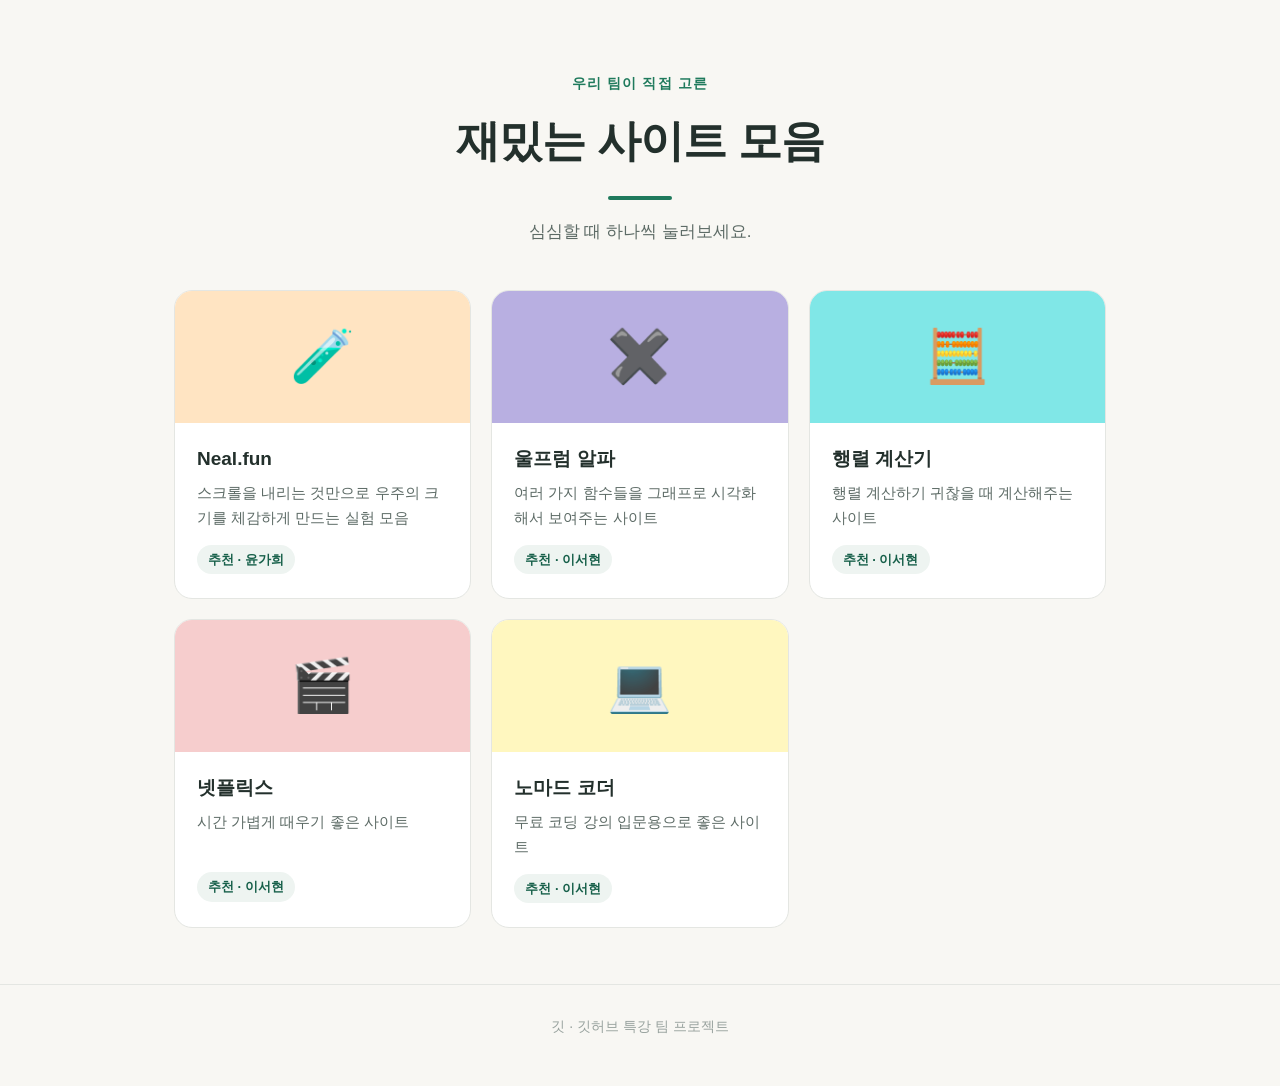
==== index.html @ e39ee959 "feat : 사이트 4가지 추가 (울프럼 알파, 행렬계산기, 넷플릭스, 노마드 코더) https://github.com/huyndai-ai-campus-team7/funny-sit" ====
<!DOCTYPE html>
<html lang="ko">
<head>
  <meta charset="UTF-8">
  <meta name="viewport" content="width=device-width, initial-scale=1.0">
  <title>재밌는 사이트 모음</title>
  <link rel="stylesheet" href="style.css">
</head>
<body>

  <header class="hero">
    <p class="hero-eyebrow">우리 팀이 직접 고른</p>
    <h1>재밌는 사이트 모음</h1>
    <p class="hero-desc">심심할 때 하나씩 눌러보세요.</p>
  </header>

  <main class="container">
    <ul class="card-grid">

      <!-- ▼▼▼▼▼ 카드 하나 시작 — 이 블록을 복사해서 쓰세요 ▼▼▼▼▼ -->
      <li class="card">
        <a class="card-link" href="sites/neal-fun.html">
          <span class="card-thumb" style="--thumb:#ffe4c2">🧪</span>
          <span class="card-body">
            <strong class="card-title">Neal.fun</strong>
            <span class="card-summary">
              스크롤을 내리는 것만으로 우주의 크기를 체감하게 만드는 실험 모음
            </span>
            <span class="card-meta">추천 · 윤가희</span>
          </span>
        </a>
      </li>
      <!-- ▲▲▲▲▲ 카드 하나 끝 ▲▲▲▲▲ -->

       <li class="card">
        <a class="card-link" href="https://www.wolframalpha.com/">
          <span class="card-thumb" style="--thumb:#B8AFE1">✖️</span>
          <span class="card-body">
            <strong class="card-title">울프럼 알파</strong>
            <span class="card-summary">
              여러 가지 함수들을 그래프로 시각화해서 보여주는 사이트
            </span>
            <span class="card-meta">추천 · 이서현</span>
          </span>
        </a>
      </li>

      <li class="card">
        <a class="card-link" href="https://matrixcalc.org/ko/">
          <span class="card-thumb" style="--thumb:#80E7E7">🧮</span>
          <span class="card-body">
            <strong class="card-title">행렬 계산기</strong>
            <span class="card-summary">
              행렬 계산하기 귀찮을 때 계산해주는 사이트
            </span>
            <span class="card-meta">추천 · 이서현</span>
          </span>
        </a>
      </li>

      <li class="card">
        <a class="card-link" href="https://www.netflix.com/kr-en/">
          <span class="card-thumb" style="--thumb:#F6CDCD">🎬</span>
          <span class="card-body">
            <strong class="card-title">넷플릭스</strong>
            <span class="card-summary">
              시간 가볍게 때우기 좋은 사이트 
            </span>
            <span class="card-meta">추천 · 이서현</span>
          </span>
        </a>
      </li>

      <li class="card">
        <a class="card-link" href="https://nomadcoders.co/">
          <span class="card-thumb" style="--thumb:#FFF7BF">💻</span>
          <span class="card-body">
            <strong class="card-title">노마드 코더</strong>
            <span class="card-summary">
              무료 코딩 강의 입문용으로 좋은 사이트 
            </span>
            <span class="card-meta">추천 · 이서현</span>
          </span>
        </a>
      </li>

    </ul>
  </main>

  <footer class="site-foot">
    깃 · 깃허브 특강 팀 프로젝트
  </footer>

</body>
</html>
---- style.css ----
/* ===================================================================
   재밌는 사이트 모음 — 공통 스타일
   이 파일은 팀장이 처음 한 번만 올립니다.
   각자 작업할 때는 건드리지 않습니다.
   =================================================================== */

:root {
  --green: #1f7a5c;
  --green-dark: #17604a;
  --ink: #23302c;
  --ink-soft: #5d6b66;
  --line: #e4e6e2;
  --bg: #f8f7f3;
  --card: #ffffff;
}

* { box-sizing: border-box; }

body {
  margin: 0;
  background: var(--bg);
  color: var(--ink);
  font-family: -apple-system, BlinkMacSystemFont, "Apple SD Gothic Neo",
               "Pretendard", "Malgun Gothic", "맑은 고딕", sans-serif;
  line-height: 1.65;
  -webkit-font-smoothing: antialiased;
}

a { color: inherit; text-decoration: none; }

.container {
  width: 100%;
  max-width: 980px;
  margin: 0 auto;
  padding: 0 24px;
}

/* 상세 페이지는 글이 많으므로 폭을 좁게 잡습니다 */
.container-narrow {
  max-width: 700px;
}

/* ── 홈 상단 ───────────────────────────────────────────────── */

.hero {
  padding: 72px 24px 44px;
  text-align: center;
}

.hero-eyebrow {
  margin: 0 0 10px;
  font-size: 14px;
  letter-spacing: 0.08em;
  color: var(--green);
  font-weight: 600;
}

.hero h1 {
  margin: 0;
  font-size: 44px;
  font-weight: 800;
  letter-spacing: -0.02em;
}

.hero h1::after {
  content: "";
  display: block;
  width: 64px;
  height: 4px;
  margin: 18px auto 0;
  border-radius: 4px;
  background: var(--green);
}

.hero-desc {
  margin: 18px 0 0;
  font-size: 17px;
  color: var(--ink-soft);
}

/* ── 카드 그리드 ───────────────────────────────────────────── */

.card-grid {
  list-style: none;
  margin: 0;
  padding: 0 0 56px;
  display: grid;
  grid-template-columns: repeat(auto-fill, minmax(280px, 1fr));
  gap: 20px;
}

.card {
  background: var(--card);
  border: 1px solid var(--line);
  border-radius: 18px;
  overflow: hidden;
  transition: transform 0.18s ease, box-shadow 0.18s ease;
}

.card:hover {
  transform: translateY(-4px);
  box-shadow: 0 14px 30px rgba(35, 48, 44, 0.09);
}

.card-link {
  display: block;
  height: 100%;
}

.card-thumb {
  display: flex;
  align-items: center;
  justify-content: center;
  height: 132px;
  font-size: 52px;
  background: var(--thumb, #eef2ef);
}

.card-body {
  display: block;
  padding: 20px 22px 24px;
}

.card-title {
  display: block;
  font-size: 19px;
  font-weight: 700;
  margin-bottom: 7px;
}

.card-summary {
  display: block;
  font-size: 15px;
  color: var(--ink-soft);
  min-height: 48px;
}

.card-meta {
  display: inline-block;
  margin-top: 14px;
  padding: 4px 11px;
  border-radius: 999px;
  background: #eef4f1;
  color: var(--green-dark);
  font-size: 13px;
  font-weight: 600;
}

/* 비어 있는 자리 — 내 카드를 넣을 곳 */
.card-empty {
  border: 2px dashed #d3dad6;
  background: transparent;
  display: flex;
  align-items: center;
  justify-content: center;
  min-height: 268px;
  color: #9aa5a0;
  text-align: center;
  padding: 24px;
}

.card-empty:hover { transform: none; box-shadow: none; }
.card-empty .plus {
  display: block;
  font-size: 30px;
  font-weight: 300;
  color: #c2cbc6;
  margin-bottom: 10px;
}
.card-empty strong { display: block; font-size: 16px; color: #7f8b86; margin-bottom: 5px; }
.card-empty em { display: block; font-size: 14px; font-style: normal; }

/* ── 상세 페이지 ───────────────────────────────────────────── */

.detail-nav {
  padding: 28px 0 0;
  font-size: 15px;
  color: var(--ink-soft);
  font-weight: 600;
}

.detail-nav a:hover { color: var(--green); }

.detail-head {
  display: flex;
  align-items: center;
  gap: 22px;
  padding: 40px 0 30px;
  border-bottom: 1px solid var(--line);
}

.detail-thumb {
  flex: 0 0 96px;
  height: 96px;
  border-radius: 22px;
  display: flex;
  align-items: center;
  justify-content: center;
  font-size: 46px;
  background: var(--thumb, #eef2ef);
}

.detail-head h1 {
  margin: 0 0 6px;
  font-size: 32px;
  font-weight: 800;
  letter-spacing: -0.02em;
}

.detail-head p {
  margin: 0;
  color: var(--ink-soft);
  font-size: 16px;
}

.detail-section {
  padding: 34px 0 0;
}

.detail-section h2 {
  margin: 0 0 12px;
  font-size: 15px;
  font-weight: 700;
  color: var(--green);
  letter-spacing: 0.04em;
}

.detail-section p {
  margin: 0;
  font-size: 17px;
}

.detail-section ul {
  margin: 0;
  padding-left: 22px;
  font-size: 17px;
}

.detail-section li { margin-bottom: 6px; }

.visit {
  display: inline-block;
  margin: 40px 0 0;
  padding: 15px 30px;
  border-radius: 999px;
  background: var(--green);
  color: #fff;
  font-size: 17px;
  font-weight: 700;
  transition: background 0.15s ease;
}

.visit:hover { background: var(--green-dark); }

.visit-note {
  margin: 12px 0 0;
  font-size: 14px;
  color: var(--ink-soft);
}

.detail-foot {
  margin: 44px 0 0;
  padding: 22px 0 64px;
  border-top: 1px solid var(--line);
  font-size: 15px;
  color: var(--ink-soft);
}

/* ── 바닥글 ────────────────────────────────────────────────── */

.site-foot {
  padding: 30px 24px 48px;
  text-align: center;
  font-size: 14px;
  color: #98a29e;
  border-top: 1px solid var(--line);
}

/* ── 화면이 좁을 때 ────────────────────────────────────────── */

@media (max-width: 600px) {
  .hero { padding: 52px 20px 32px; }
  .hero h1 { font-size: 32px; }
  .detail-head { flex-direction: column; align-items: flex-start; gap: 16px; }
  .detail-head h1 { font-size: 26px; }
}
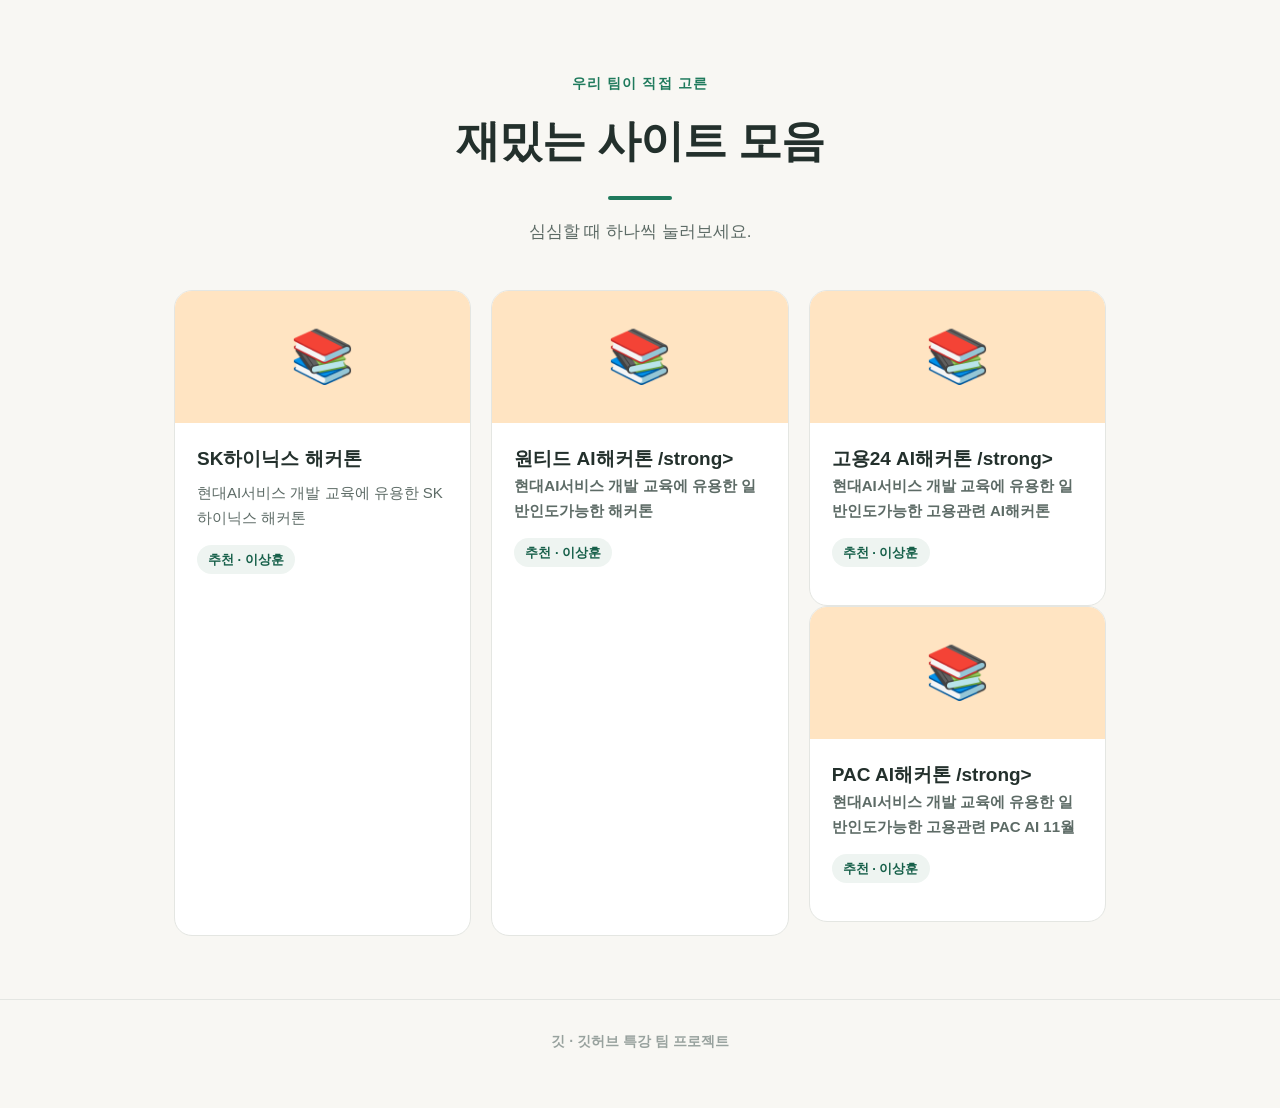
==== commit 95c9097a: "https://github.com/huyndai-ai-campus-team7/funny-site/issues/5" ====
--- a/index.html
+++ b/index.html
@@ -19,67 +19,55 @@
 
       <!-- ▼▼▼▼▼ 카드 하나 시작 — 이 블록을 복사해서 쓰세요 ▼▼▼▼▼ -->
       <li class="card">
-        <a class="card-link" href="sites/neal-fun.html">
-          <span class="card-thumb" style="--thumb:#ffe4c2">🧪</span>
+        <a class="card-link" href="https://skhynix-hackathon.com/ai-2026">
+          <span class="card-thumb" style="--thumb:#ffe4c2">📚</span>
           <span class="card-body">
-            <strong class="card-title">Neal.fun</strong>
+            <strong class="card-title">SK하이닉스 해커톤</strong>
             <span class="card-summary">
-              스크롤을 내리는 것만으로 우주의 크기를 체감하게 만드는 실험 모음
+              현대AI서비스 개발 교육에 유용한 SK하이닉스 해커톤
             </span>
-            <span class="card-meta">추천 · 윤가희</span>
+            <span class="card-meta">추천 · 이상훈</span>
           </span>
         </a>
       </li>
       <!-- ▲▲▲▲▲ 카드 하나 끝 ▲▲▲▲▲ -->
 
-       <li class="card">
-        <a class="card-link" href="https://www.wolframalpha.com/">
-          <span class="card-thumb" style="--thumb:#B8AFE1">✖️</span>
+      <li class="card">
+        <a class="card-link" href="https://www.univ20.com/ContestCalendar/Detail/1922">
+          <span class="card-thumb" style="--thumb:#ffe4c2">📚</span>
           <span class="card-body">
-            <strong class="card-title">울프럼 알파</strong>
+            <strong class="card-title">원티드 AI해커톤 /strong>
             <span class="card-summary">
-              여러 가지 함수들을 그래프로 시각화해서 보여주는 사이트
+              현대AI서비스 개발 교육에 유용한 일반인도가능한 해커톤
             </span>
-            <span class="card-meta">추천 · 이서현</span>
+            <span class="card-meta">추천 · 이상훈</span>
           </span>
         </a>
       </li>
 
       <li class="card">
-        <a class="card-link" href="https://matrixcalc.org/ko/">
-          <span class="card-thumb" style="--thumb:#80E7E7">🧮</span>
+        <a class="card-link" href="https://sotong.go.kr/front/epilogue/epilogueBbsViewPage.do?bbs_id=8efb3e6103764379bfdd36c331e6334c&searchkey=&searchtxt=&miv_pageNo=1">
+          <span class="card-thumb" style="--thumb:#ffe4c2">📚</span>
           <span class="card-body">
-            <strong class="card-title">행렬 계산기</strong>
+            <strong class="card-title">고용24 AI해커톤 /strong>
             <span class="card-summary">
-              행렬 계산하기 귀찮을 때 계산해주는 사이트
+              현대AI서비스 개발 교육에 유용한 일반인도가능한 고용관련 AI해커톤
             </span>
-            <span class="card-meta">추천 · 이서현</span>
+            <span class="card-meta">추천 · 이상훈</span>
           </span>
         </a>
       </li>
 
-      <li class="card">
-        <a class="card-link" href="https://www.netflix.com/kr-en/">
-          <span class="card-thumb" style="--thumb:#F6CDCD">🎬</span>
+
+       <li class="card">
+        <a class="card-link" href="https://ainnov.co.kr/pac2026">
+          <span class="card-thumb" style="--thumb:#ffe4c2">📚</span>
           <span class="card-body">
-            <strong class="card-title">넷플릭스</strong>
+            <strong class="card-title">PAC AI해커톤 /strong>
             <span class="card-summary">
-              시간 가볍게 때우기 좋은 사이트 
+              현대AI서비스 개발 교육에 유용한 일반인도가능한 고용관련 PAC AI 11월
             </span>
-            <span class="card-meta">추천 · 이서현</span>
-          </span>
-        </a>
-      </li>
-
-      <li class="card">
-        <a class="card-link" href="https://nomadcoders.co/">
-          <span class="card-thumb" style="--thumb:#FFF7BF">💻</span>
-          <span class="card-body">
-            <strong class="card-title">노마드 코더</strong>
-            <span class="card-summary">
-              무료 코딩 강의 입문용으로 좋은 사이트 
-            </span>
-            <span class="card-meta">추천 · 이서현</span>
+            <span class="card-meta">추천 · 이상훈</span>
           </span>
         </a>
       </li>
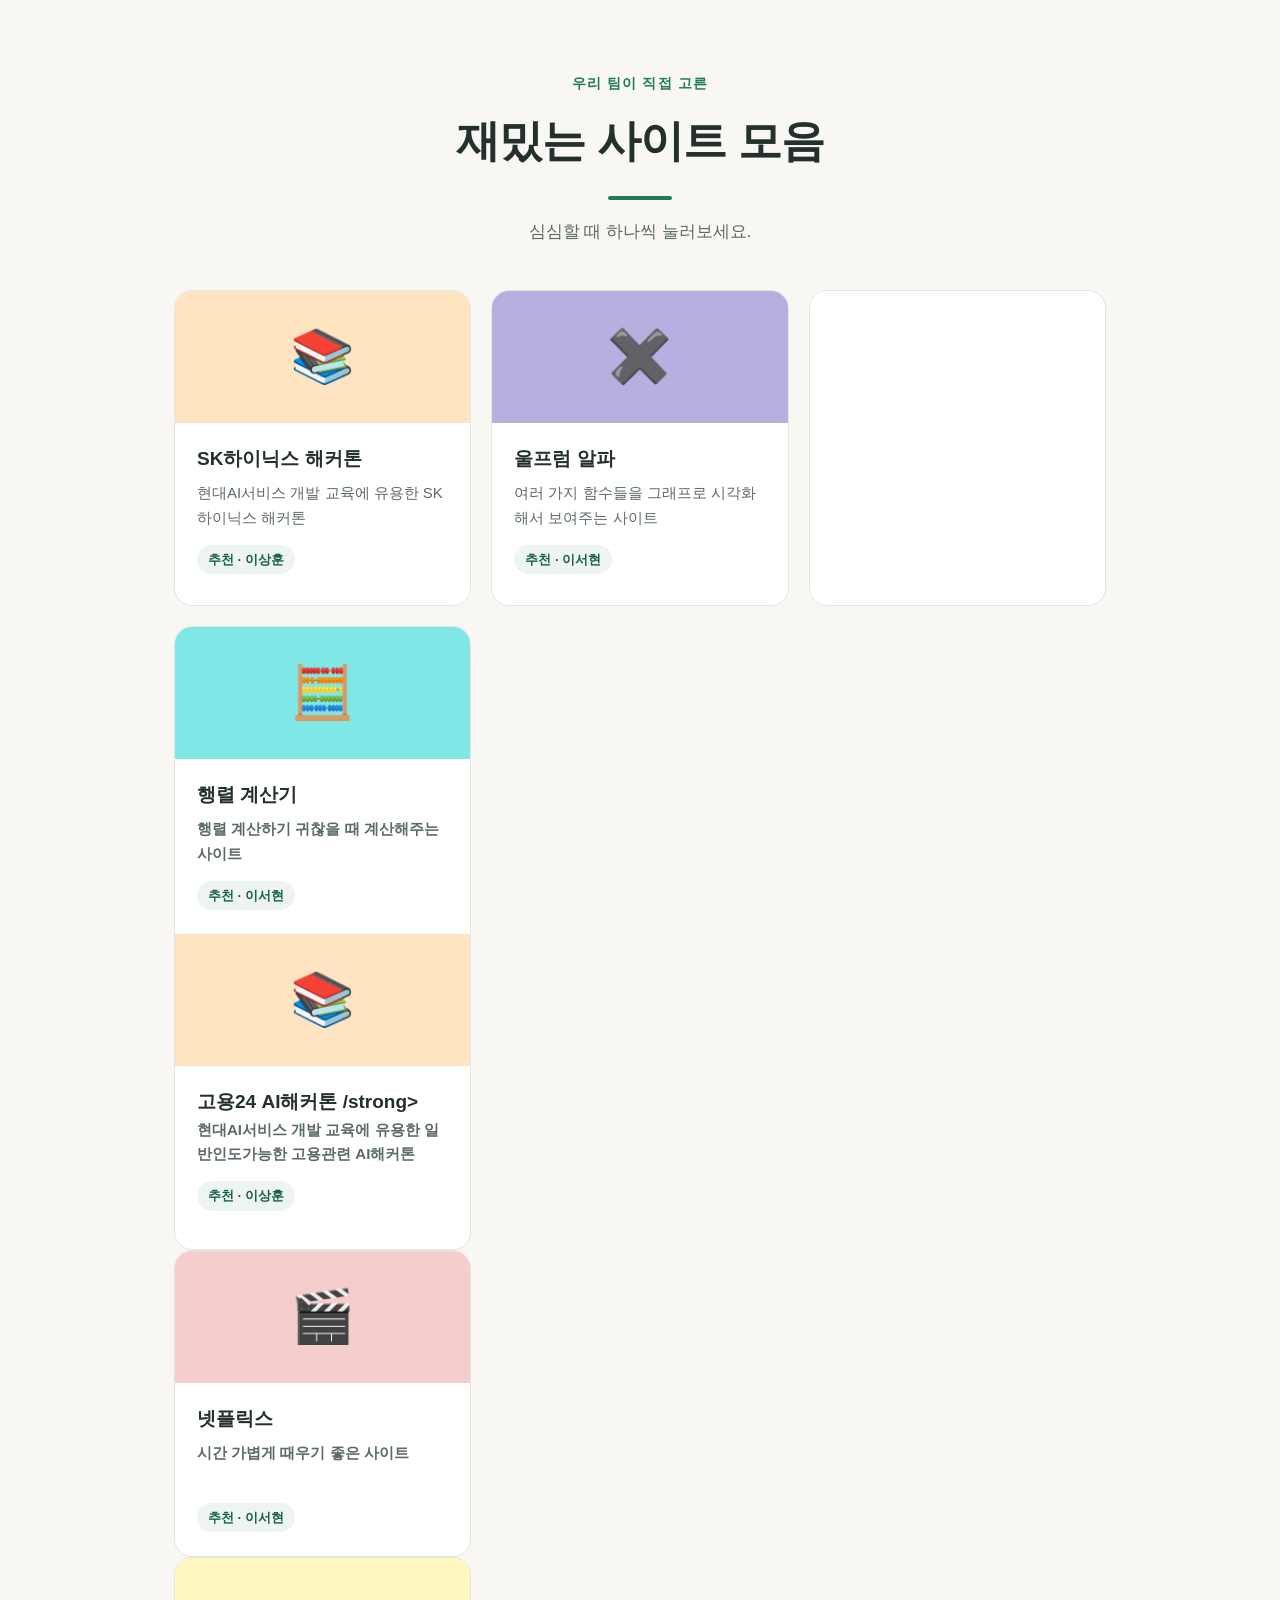
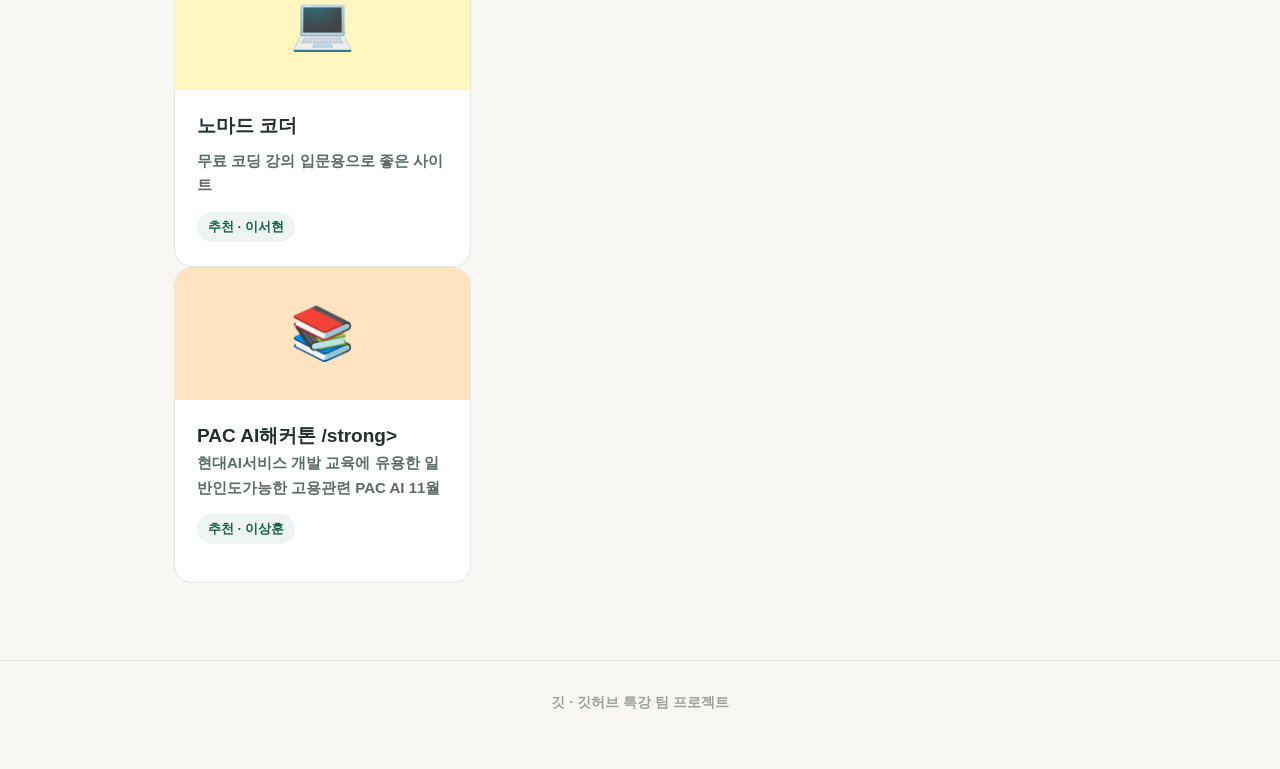
==== commit 188c7b51: "Merge branch 'main' into feat/add-site/seohyun1024" ====
--- a/index.html
+++ b/index.html
@@ -32,6 +32,15 @@
       </li>
       <!-- ▲▲▲▲▲ 카드 하나 끝 ▲▲▲▲▲ -->
 
+       <li class="card">
+        <a class="card-link" href="https://www.wolframalpha.com/">
+          <span class="card-thumb" style="--thumb:#B8AFE1">✖️</span>
+          <span class="card-body">
+            <strong class="card-title">울프럼 알파</strong>
+            <span class="card-summary">
+              여러 가지 함수들을 그래프로 시각화해서 보여주는 사이트
+            </span>
+            <span class="card-meta">추천 · 이서현</span>
       <li class="card">
         <a class="card-link" href="https://www.univ20.com/ContestCalendar/Detail/1922">
           <span class="card-thumb" style="--thumb:#ffe4c2">📚</span>
@@ -46,6 +55,14 @@
       </li>
 
       <li class="card">
+        <a class="card-link" href="https://matrixcalc.org/ko/">
+          <span class="card-thumb" style="--thumb:#80E7E7">🧮</span>
+          <span class="card-body">
+            <strong class="card-title">행렬 계산기</strong>
+            <span class="card-summary">
+              행렬 계산하기 귀찮을 때 계산해주는 사이트
+            </span>
+            <span class="card-meta">추천 · 이서현</span>
         <a class="card-link" href="https://sotong.go.kr/front/epilogue/epilogueBbsViewPage.do?bbs_id=8efb3e6103764379bfdd36c331e6334c&searchkey=&searchtxt=&miv_pageNo=1">
           <span class="card-thumb" style="--thumb:#ffe4c2">📚</span>
           <span class="card-body">
@@ -58,6 +75,28 @@
         </a>
       </li>
 
+      <li class="card">
+        <a class="card-link" href="https://www.netflix.com/kr-en/">
+          <span class="card-thumb" style="--thumb:#F6CDCD">🎬</span>
+          <span class="card-body">
+            <strong class="card-title">넷플릭스</strong>
+            <span class="card-summary">
+              시간 가볍게 때우기 좋은 사이트 
+            </span>
+            <span class="card-meta">추천 · 이서현</span>
+          </span>
+        </a>
+      </li>
+
+      <li class="card">
+        <a class="card-link" href="https://nomadcoders.co/">
+          <span class="card-thumb" style="--thumb:#FFF7BF">💻</span>
+          <span class="card-body">
+            <strong class="card-title">노마드 코더</strong>
+            <span class="card-summary">
+              무료 코딩 강의 입문용으로 좋은 사이트 
+            </span>
+            <span class="card-meta">추천 · 이서현</span>
 
        <li class="card">
         <a class="card-link" href="https://ainnov.co.kr/pac2026">
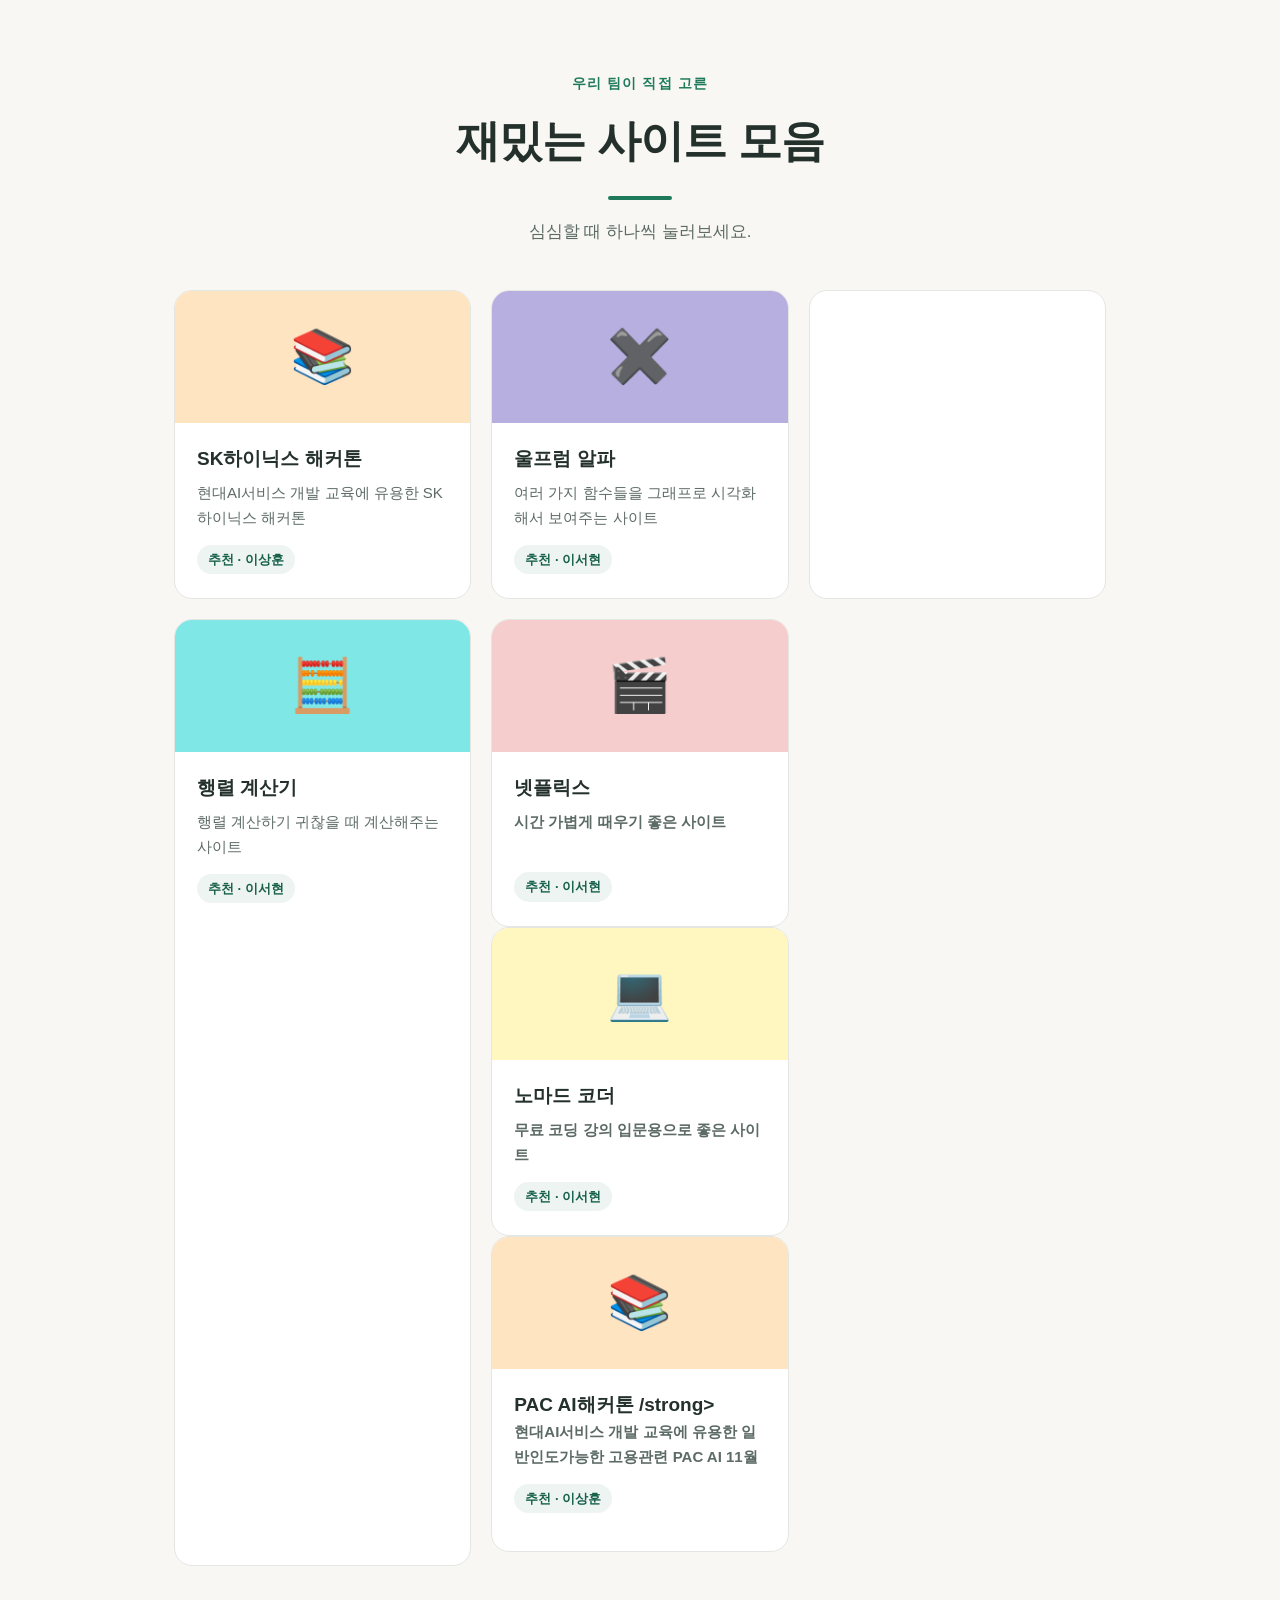
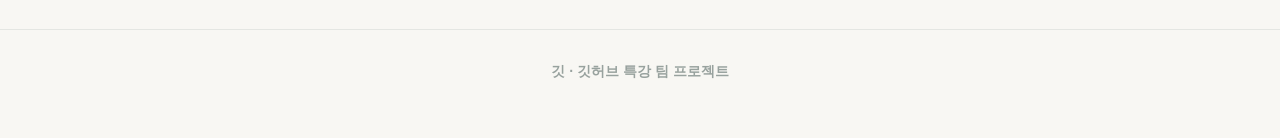
==== commit 73a94e7e: "fix/add-site/sanghun" ====
--- a/index.html
+++ b/index.html
@@ -41,11 +41,12 @@
               여러 가지 함수들을 그래프로 시각화해서 보여주는 사이트
             </span>
             <span class="card-meta">추천 · 이서현</span>
+
       <li class="card">
         <a class="card-link" href="https://www.univ20.com/ContestCalendar/Detail/1922">
           <span class="card-thumb" style="--thumb:#ffe4c2">📚</span>
           <span class="card-body">
-            <strong class="card-title">원티드 AI해커톤 /strong>
+            <strong class="card-title"> 원티드 AI해커톤 </strong>
             <span class="card-summary">
               현대AI서비스 개발 교육에 유용한 일반인도가능한 해커톤
             </span>
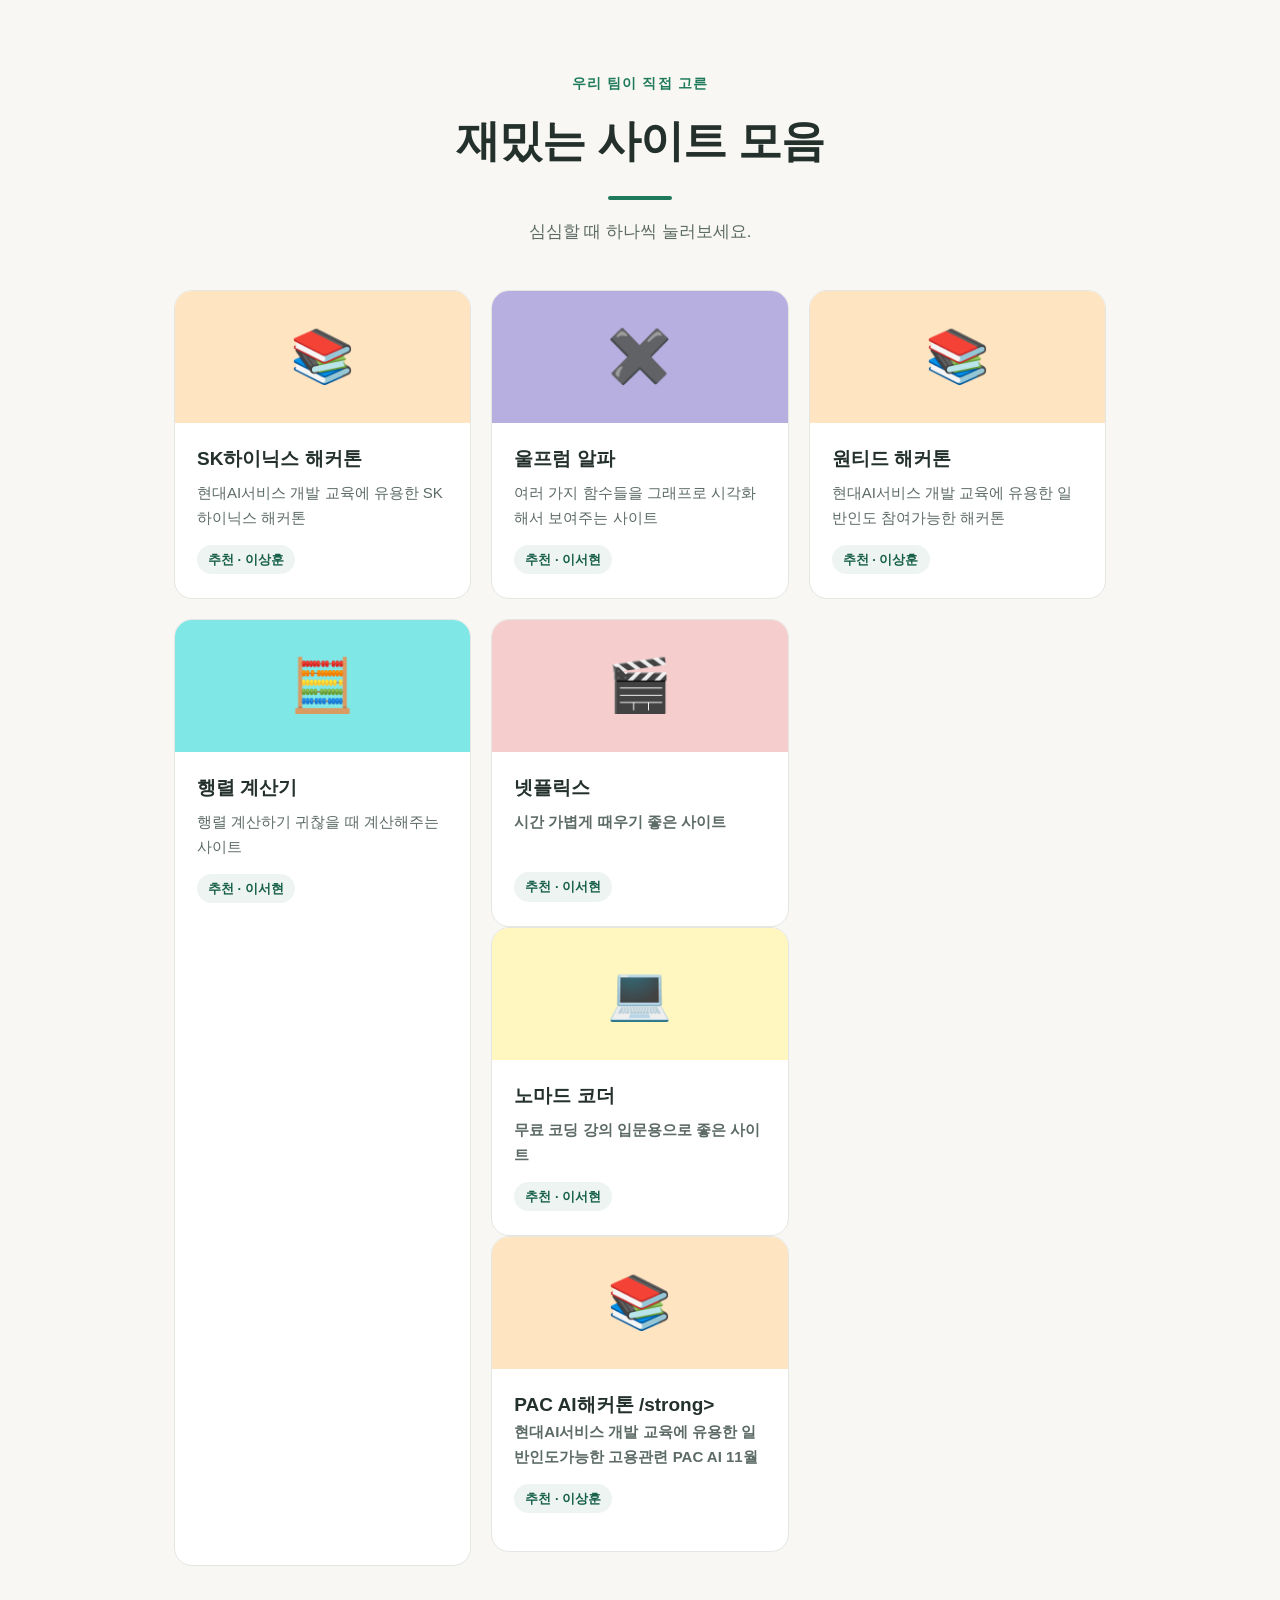
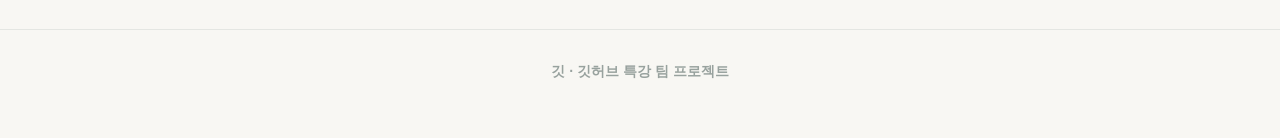
==== commit d246fb10: "fix 수정" ====
--- a/index.html
+++ b/index.html
@@ -41,14 +41,17 @@
               여러 가지 함수들을 그래프로 시각화해서 보여주는 사이트
             </span>
             <span class="card-meta">추천 · 이서현</span>
+              </span>
+        </a>
+      </li>
 
       <li class="card">
         <a class="card-link" href="https://www.univ20.com/ContestCalendar/Detail/1922">
           <span class="card-thumb" style="--thumb:#ffe4c2">📚</span>
           <span class="card-body">
-            <strong class="card-title"> 원티드 AI해커톤 </strong>
+            <strong class="card-title">원티드 해커톤</strong>
             <span class="card-summary">
-              현대AI서비스 개발 교육에 유용한 일반인도가능한 해커톤
+              현대AI서비스 개발 교육에 유용한 일반인도 참여가능한 해커톤
             </span>
             <span class="card-meta">추천 · 이상훈</span>
           </span>
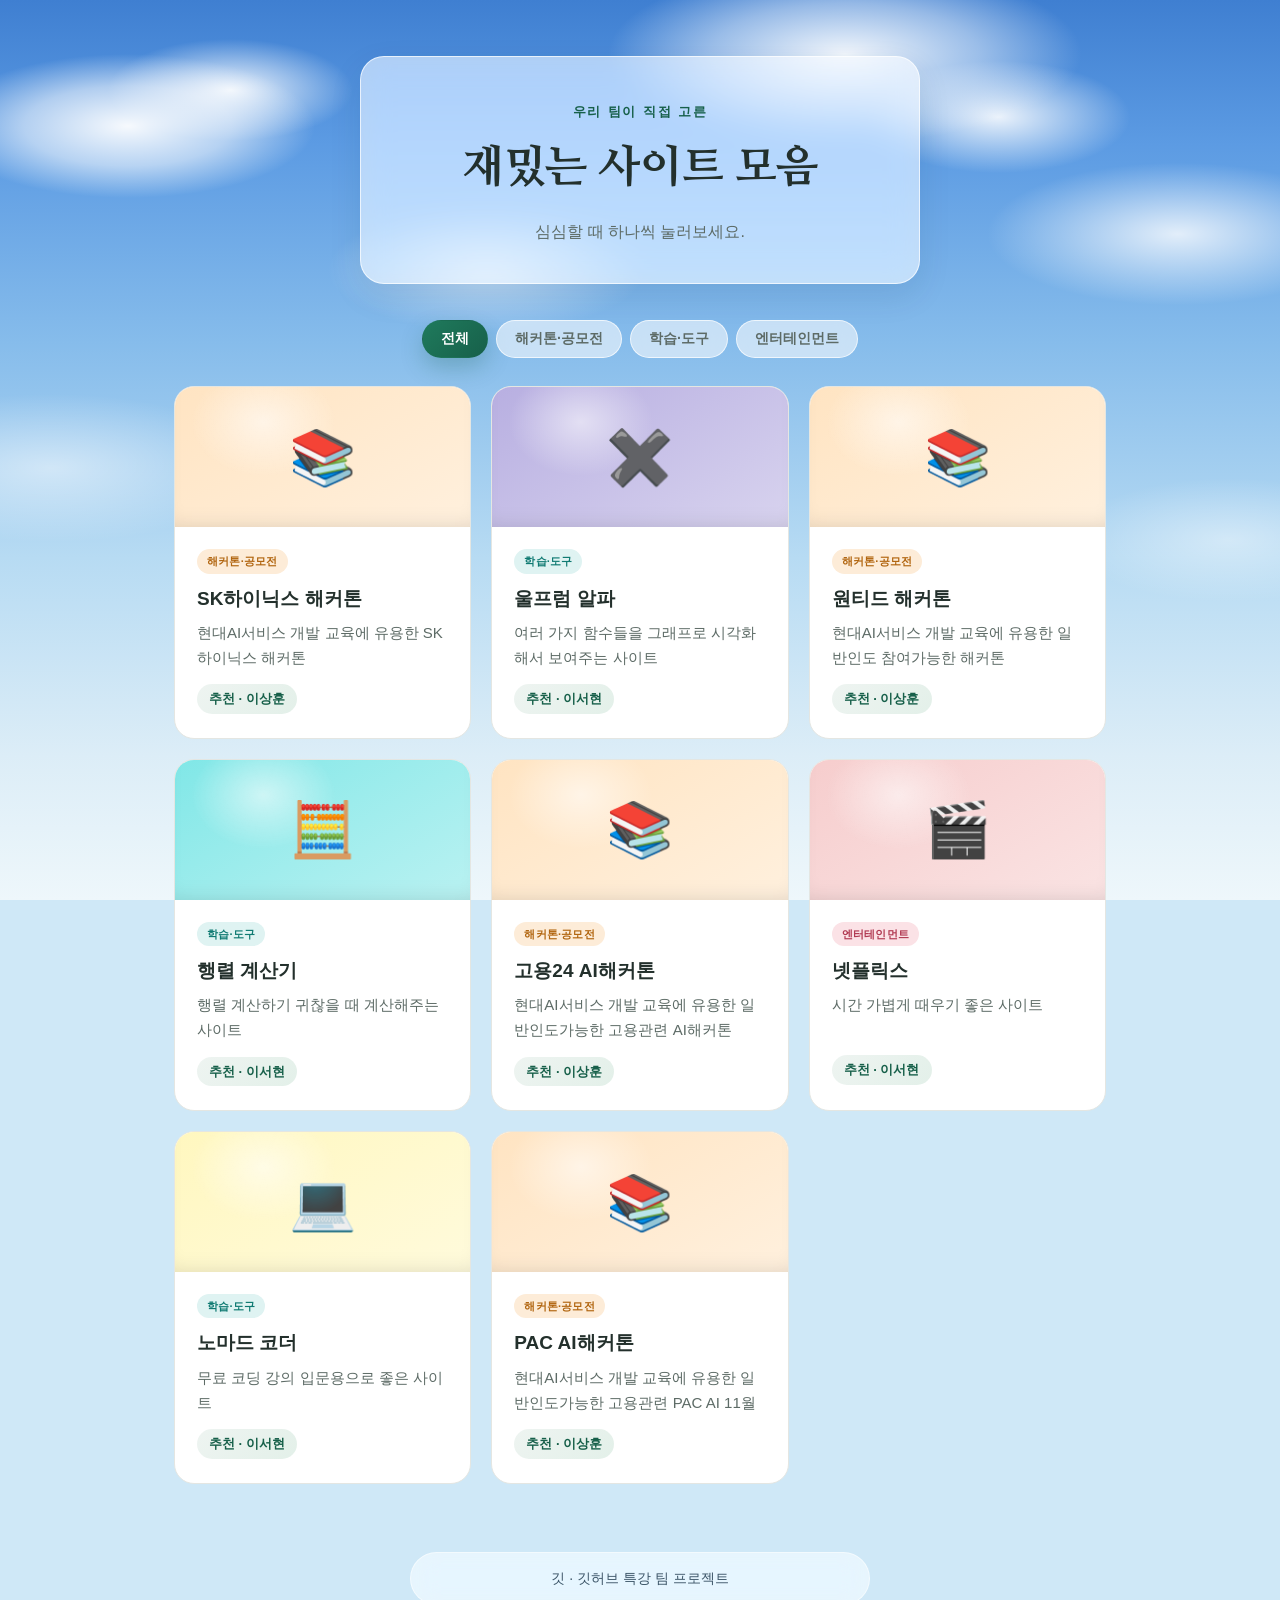
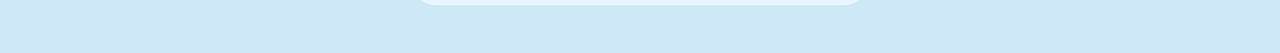
==== commit 8cacd251: "fix.UI수정" ====
--- a/index.html
+++ b/index.html
@@ -15,13 +15,22 @@
   </header>
 
   <main class="container">
+
+    <nav class="category-filter" aria-label="카테고리 필터">
+      <button type="button" class="filter-btn active" data-filter="all">전체</button>
+      <button type="button" class="filter-btn" data-filter="hackathon">해커톤·공모전</button>
+      <button type="button" class="filter-btn" data-filter="tool">학습·도구</button>
+      <button type="button" class="filter-btn" data-filter="entertainment">엔터테인먼트</button>
+    </nav>
+
     <ul class="card-grid">
 
       <!-- ▼▼▼▼▼ 카드 하나 시작 — 이 블록을 복사해서 쓰세요 ▼▼▼▼▼ -->
-      <li class="card">
+      <li class="card" data-category="hackathon">
         <a class="card-link" href="https://skhynix-hackathon.com/ai-2026">
           <span class="card-thumb" style="--thumb:#ffe4c2">📚</span>
           <span class="card-body">
+            <span class="card-category cat-hackathon">해커톤·공모전</span>
             <strong class="card-title">SK하이닉스 해커톤</strong>
             <span class="card-summary">
               현대AI서비스 개발 교육에 유용한 SK하이닉스 해커톤
@@ -32,23 +41,25 @@
       </li>
       <!-- ▲▲▲▲▲ 카드 하나 끝 ▲▲▲▲▲ -->
 
-       <li class="card">
+      <li class="card" data-category="tool">
         <a class="card-link" href="https://www.wolframalpha.com/">
           <span class="card-thumb" style="--thumb:#B8AFE1">✖️</span>
           <span class="card-body">
+            <span class="card-category cat-tool">학습·도구</span>
             <strong class="card-title">울프럼 알파</strong>
             <span class="card-summary">
               여러 가지 함수들을 그래프로 시각화해서 보여주는 사이트
             </span>
             <span class="card-meta">추천 · 이서현</span>
-              </span>
+          </span>
         </a>
       </li>
 
-      <li class="card">
+      <li class="card" data-category="hackathon">
         <a class="card-link" href="https://www.univ20.com/ContestCalendar/Detail/1922">
           <span class="card-thumb" style="--thumb:#ffe4c2">📚</span>
           <span class="card-body">
+            <span class="card-category cat-hackathon">해커톤·공모전</span>
             <strong class="card-title">원티드 해커톤</strong>
             <span class="card-summary">
               현대AI서비스 개발 교육에 유용한 일반인도 참여가능한 해커톤
@@ -58,19 +69,26 @@
         </a>
       </li>
 
-      <li class="card">
+      <li class="card" data-category="tool">
         <a class="card-link" href="https://matrixcalc.org/ko/">
           <span class="card-thumb" style="--thumb:#80E7E7">🧮</span>
           <span class="card-body">
+            <span class="card-category cat-tool">학습·도구</span>
             <strong class="card-title">행렬 계산기</strong>
             <span class="card-summary">
               행렬 계산하기 귀찮을 때 계산해주는 사이트
             </span>
             <span class="card-meta">추천 · 이서현</span>
+          </span>
+        </a>
+      </li>
+
+      <li class="card" data-category="hackathon">
         <a class="card-link" href="https://sotong.go.kr/front/epilogue/epilogueBbsViewPage.do?bbs_id=8efb3e6103764379bfdd36c331e6334c&searchkey=&searchtxt=&miv_pageNo=1">
           <span class="card-thumb" style="--thumb:#ffe4c2">📚</span>
           <span class="card-body">
-            <strong class="card-title">고용24 AI해커톤 /strong>
+            <span class="card-category cat-hackathon">해커톤·공모전</span>
+            <strong class="card-title">고용24 AI해커톤</strong>
             <span class="card-summary">
               현대AI서비스 개발 교육에 유용한 일반인도가능한 고용관련 AI해커톤
             </span>
@@ -79,34 +97,40 @@
         </a>
       </li>
 
-      <li class="card">
+      <li class="card" data-category="entertainment">
         <a class="card-link" href="https://www.netflix.com/kr-en/">
           <span class="card-thumb" style="--thumb:#F6CDCD">🎬</span>
           <span class="card-body">
+            <span class="card-category cat-entertainment">엔터테인먼트</span>
             <strong class="card-title">넷플릭스</strong>
             <span class="card-summary">
-              시간 가볍게 때우기 좋은 사이트 
+              시간 가볍게 때우기 좋은 사이트
             </span>
             <span class="card-meta">추천 · 이서현</span>
           </span>
         </a>
       </li>
 
-      <li class="card">
+      <li class="card" data-category="tool">
         <a class="card-link" href="https://nomadcoders.co/">
           <span class="card-thumb" style="--thumb:#FFF7BF">💻</span>
           <span class="card-body">
+            <span class="card-category cat-tool">학습·도구</span>
             <strong class="card-title">노마드 코더</strong>
             <span class="card-summary">
-              무료 코딩 강의 입문용으로 좋은 사이트 
+              무료 코딩 강의 입문용으로 좋은 사이트
             </span>
             <span class="card-meta">추천 · 이서현</span>
+          </span>
+        </a>
+      </li>
 
-       <li class="card">
+      <li class="card" data-category="hackathon">
         <a class="card-link" href="https://ainnov.co.kr/pac2026">
           <span class="card-thumb" style="--thumb:#ffe4c2">📚</span>
           <span class="card-body">
-            <strong class="card-title">PAC AI해커톤 /strong>
+            <span class="card-category cat-hackathon">해커톤·공모전</span>
+            <strong class="card-title">PAC AI해커톤</strong>
             <span class="card-summary">
               현대AI서비스 개발 교육에 유용한 일반인도가능한 고용관련 PAC AI 11월
             </span>
@@ -116,11 +140,40 @@
       </li>
 
     </ul>
+
+    <p class="filter-empty" hidden>이 카테고리에는 아직 카드가 없어요.</p>
+
   </main>
 
   <footer class="site-foot">
     깃 · 깃허브 특강 팀 프로젝트
   </footer>
 
+  <script>
+    (function () {
+      var buttons = document.querySelectorAll('.filter-btn');
+      var cards = document.querySelectorAll('.card[data-category]');
+      var emptyMsg = document.querySelector('.filter-empty');
+
+      buttons.forEach(function (btn) {
+        btn.addEventListener('click', function () {
+          buttons.forEach(function (b) { b.classList.remove('active'); });
+          btn.classList.add('active');
+
+          var filter = btn.dataset.filter;
+          var visibleCount = 0;
+
+          cards.forEach(function (card) {
+            var match = filter === 'all' || card.dataset.category === filter;
+            card.classList.toggle('is-hidden', !match);
+            if (match) visibleCount++;
+          });
+
+          emptyMsg.hidden = visibleCount !== 0;
+        });
+      });
+    })();
+  </script>
+
 </body>
 </html>
--- a/style.css
+++ b/style.css
@@ -3,6 +3,8 @@
    이 파일은 팀장이 처음 한 번만 올립니다.
    각자 작업할 때는 건드리지 않습니다.
    =================================================================== */
+
+@import url('https://fonts.googleapis.com/css2?family=Nanum+Myeongjo:wght@400;700;800&display=swap');
 
 :root {
   --green: #1f7a5c;
@@ -12,18 +14,36 @@
   --line: #e4e6e2;
   --bg: #f8f7f3;
   --card: #ffffff;
+  --font-display: "Nanum Myeongjo", "Apple SD Gothic Neo", "Pretendard", serif;
 }
 
 * { box-sizing: border-box; }
 
 body {
   margin: 0;
-  background: var(--bg);
+  min-height: 100vh;
   color: var(--ink);
   font-family: -apple-system, BlinkMacSystemFont, "Apple SD Gothic Neo",
                "Pretendard", "Malgun Gothic", "맑은 고딕", sans-serif;
   line-height: 1.65;
   -webkit-font-smoothing: antialiased;
+
+  /* 푸른 하늘에 뭉게구름이 떠 있는 배경 */
+  background-color: #cfe8f7;
+  background-image:
+    radial-gradient(ellipse 260px 100px at 10% 14%, rgba(255,255,255,0.95) 0%, rgba(255,255,255,0.55) 40%, rgba(255,255,255,0) 72%),
+    radial-gradient(ellipse 180px 75px at 18% 10%, rgba(255,255,255,0.9) 0%, rgba(255,255,255,0) 68%),
+    radial-gradient(ellipse 320px 120px at 66% 6%, rgba(255,255,255,0.92) 0%, rgba(255,255,255,0.45) 42%, rgba(255,255,255,0) 74%),
+    radial-gradient(ellipse 200px 85px at 78% 13%, rgba(255,255,255,0.88) 0%, rgba(255,255,255,0) 66%),
+    radial-gradient(ellipse 280px 105px at 92% 26%, rgba(255,255,255,0.8) 0%, rgba(255,255,255,0) 68%),
+    radial-gradient(ellipse 240px 95px at 38% 30%, rgba(255,255,255,0.55) 0%, rgba(255,255,255,0) 66%),
+    radial-gradient(ellipse 340px 120px at 4% 52%, rgba(255,255,255,0.5) 0%, rgba(255,255,255,0) 62%),
+    radial-gradient(ellipse 260px 100px at 96% 60%, rgba(255,255,255,0.42) 0%, rgba(255,255,255,0) 62%),
+    linear-gradient(180deg, #3f7fd1 0%, #5c9be3 16%, #86bceb 38%, #b7dbf3 62%, #dcedf7 84%, #eef7fb 100%);
+  background-repeat: no-repeat;
+  background-size: cover;
+  background-position: top center;
+  background-attachment: fixed;
 }
 
 a { color: inherit; text-decoration: none; }
@@ -35,47 +55,102 @@
   padding: 0 24px;
 }
 
-/* 상세 페이지는 글이 많으므로 폭을 좁게 잡습니다 */
+/* 상세 페이지는 글이 많으므로 폭을 좁게 잡고, 하늘 배경 위에 뜨는 유리 패널로 감쌉니다 */
 .container-narrow {
   max-width: 700px;
+  margin: 48px auto;
+  padding: 8px 40px 40px;
+  background: rgba(255, 255, 255, 0.68);
+  backdrop-filter: blur(18px) saturate(140%);
+  -webkit-backdrop-filter: blur(18px) saturate(140%);
+  border: 1px solid rgba(255, 255, 255, 0.55);
+  border-radius: 28px;
+  box-shadow: 0 24px 50px rgba(18, 55, 90, 0.16);
 }
 
 /* ── 홈 상단 ───────────────────────────────────────────────── */
 
 .hero {
-  padding: 72px 24px 44px;
+  max-width: 560px;
+  margin: 56px auto 36px;
+  padding: 44px 40px 38px;
   text-align: center;
+  background: rgba(255, 255, 255, 0.58);
+  backdrop-filter: blur(14px) saturate(130%);
+  -webkit-backdrop-filter: blur(14px) saturate(130%);
+  border: 1px solid rgba(255, 255, 255, 0.7);
+  border-radius: 24px;
+  box-shadow: 0 12px 32px rgba(18, 55, 90, 0.10);
 }
 
 .hero-eyebrow {
   margin: 0 0 10px;
-  font-size: 14px;
-  letter-spacing: 0.08em;
-  color: var(--green);
-  font-weight: 600;
+  font-size: 13px;
+  letter-spacing: 0.14em;
+  color: var(--green-dark);
+  font-weight: 700;
+  text-transform: uppercase;
 }
 
 .hero h1 {
   margin: 0;
+  font-family: var(--font-display);
   font-size: 44px;
   font-weight: 800;
-  letter-spacing: -0.02em;
-}
-
-.hero h1::after {
-  content: "";
-  display: block;
-  width: 64px;
-  height: 4px;
-  margin: 18px auto 0;
-  border-radius: 4px;
-  background: var(--green);
+  letter-spacing: -0.01em;
+  color: var(--ink);
 }
 
 .hero-desc {
-  margin: 18px 0 0;
-  font-size: 17px;
-  color: var(--ink-soft);
+  margin: 14px 0 0;
+  font-size: 16px;
+  color: var(--ink-soft);
+}
+
+/* ── 카테고리 필터 ─────────────────────────────────────────── */
+
+.category-filter {
+  display: flex;
+  flex-wrap: wrap;
+  justify-content: center;
+  gap: 8px;
+  margin: 0 0 28px;
+}
+
+.filter-btn {
+  padding: 9px 18px;
+  border: 1px solid rgba(255, 255, 255, 0.7);
+  border-radius: 999px;
+  background: rgba(255, 255, 255, 0.55);
+  backdrop-filter: blur(10px);
+  -webkit-backdrop-filter: blur(10px);
+  color: var(--ink-soft);
+  font-size: 14px;
+  font-weight: 600;
+  font-family: inherit;
+  cursor: pointer;
+  transition: background 0.18s ease, color 0.18s ease, box-shadow 0.18s ease, transform 0.18s ease;
+}
+
+.filter-btn:hover {
+  transform: translateY(-2px);
+  color: var(--ink);
+  box-shadow: 0 8px 18px rgba(18, 55, 90, 0.10);
+}
+
+.filter-btn.active {
+  background: linear-gradient(135deg, var(--green), var(--green-dark));
+  border-color: transparent;
+  color: #fff;
+  box-shadow: 0 10px 22px rgba(23, 96, 74, 0.25);
+}
+
+.filter-empty {
+  margin: 0 0 56px;
+  padding: 40px 24px;
+  text-align: center;
+  color: var(--ink-soft);
+  font-size: 15px;
 }
 
 /* ── 카드 그리드 ───────────────────────────────────────────── */
@@ -89,17 +164,24 @@
   gap: 20px;
 }
 
+.card.is-hidden {
+  display: none;
+}
+
 .card {
   background: var(--card);
   border: 1px solid var(--line);
-  border-radius: 18px;
+  border-radius: 20px;
   overflow: hidden;
-  transition: transform 0.18s ease, box-shadow 0.18s ease;
+  transition: transform 0.22s cubic-bezier(0.22, 1, 0.36, 1),
+              box-shadow 0.22s ease,
+              border-color 0.22s ease;
 }
 
 .card:hover {
-  transform: translateY(-4px);
-  box-shadow: 0 14px 30px rgba(35, 48, 44, 0.09);
+  transform: translateY(-6px);
+  border-color: transparent;
+  box-shadow: 0 20px 36px rgba(35, 48, 44, 0.12);
 }
 
 .card-link {
@@ -108,18 +190,56 @@
 }
 
 .card-thumb {
+  position: relative;
   display: flex;
   align-items: center;
   justify-content: center;
-  height: 132px;
-  font-size: 52px;
-  background: var(--thumb, #eef2ef);
+  height: 140px;
+  font-size: 54px;
+  background:
+    radial-gradient(120px 90px at 30% 25%, rgba(255, 255, 255, 0.55), transparent 60%),
+    linear-gradient(150deg, var(--thumb, #eef2ef), color-mix(in srgb, var(--thumb, #eef2ef) 55%, #ffffff));
+  overflow: hidden;
+}
+
+.card-thumb::after {
+  content: "";
+  position: absolute;
+  inset: 0;
+  box-shadow: inset 0 -14px 24px -18px rgba(0, 0, 0, 0.18);
+}
+
+.card-thumb span {
+  position: relative;
+  z-index: 1;
+}
+
+.card:hover .card-thumb {
+  font-size: 58px;
+}
+
+.card-thumb {
+  transition: font-size 0.22s ease;
 }
 
 .card-body {
   display: block;
   padding: 20px 22px 24px;
 }
+
+.card-category {
+  display: inline-block;
+  margin-bottom: 9px;
+  padding: 3px 10px;
+  border-radius: 999px;
+  font-size: 11px;
+  font-weight: 700;
+  letter-spacing: 0.02em;
+}
+
+.card-category.cat-hackathon { background: #fdecd8; color: #b1650f; }
+.card-category.cat-tool { background: #dff3f2; color: #0f7a72; }
+.card-category.cat-entertainment { background: #fbe2e6; color: #b13a52; }
 
 .card-title {
   display: block;
@@ -138,9 +258,9 @@
 .card-meta {
   display: inline-block;
   margin-top: 14px;
-  padding: 4px 11px;
+  padding: 4px 12px;
   border-radius: 999px;
-  background: #eef4f1;
+  background: linear-gradient(135deg, #eef4f1, #e3f0e9);
   color: var(--green-dark);
   font-size: 13px;
   font-weight: 600;
@@ -202,9 +322,11 @@
 
 .detail-head h1 {
   margin: 0 0 6px;
+  font-family: var(--font-display);
   font-size: 32px;
   font-weight: 800;
-  letter-spacing: -0.02em;
+  letter-spacing: -0.01em;
+  color: var(--ink);
 }
 
 .detail-head p {
@@ -269,18 +391,26 @@
 /* ── 바닥글 ────────────────────────────────────────────────── */
 
 .site-foot {
-  padding: 30px 24px 48px;
+  max-width: 460px;
+  margin: 12px auto 48px;
+  padding: 14px 24px;
   text-align: center;
   font-size: 14px;
-  color: #98a29e;
-  border-top: 1px solid var(--line);
+  color: #3c5568;
+  background: rgba(255, 255, 255, 0.55);
+  backdrop-filter: blur(14px) saturate(140%);
+  -webkit-backdrop-filter: blur(14px) saturate(140%);
+  border: 1px solid rgba(255, 255, 255, 0.5);
+  border-radius: 999px;
 }
 
 /* ── 화면이 좁을 때 ────────────────────────────────────────── */
 
 @media (max-width: 600px) {
-  .hero { padding: 52px 20px 32px; }
+  body { background-attachment: scroll; }
+  .hero { margin: 32px 16px 28px; padding: 36px 22px 28px; border-radius: 22px; }
   .hero h1 { font-size: 32px; }
+  .container-narrow { margin: 32px 16px; padding: 8px 22px 28px; border-radius: 22px; }
   .detail-head { flex-direction: column; align-items: flex-start; gap: 16px; }
   .detail-head h1 { font-size: 26px; }
 }
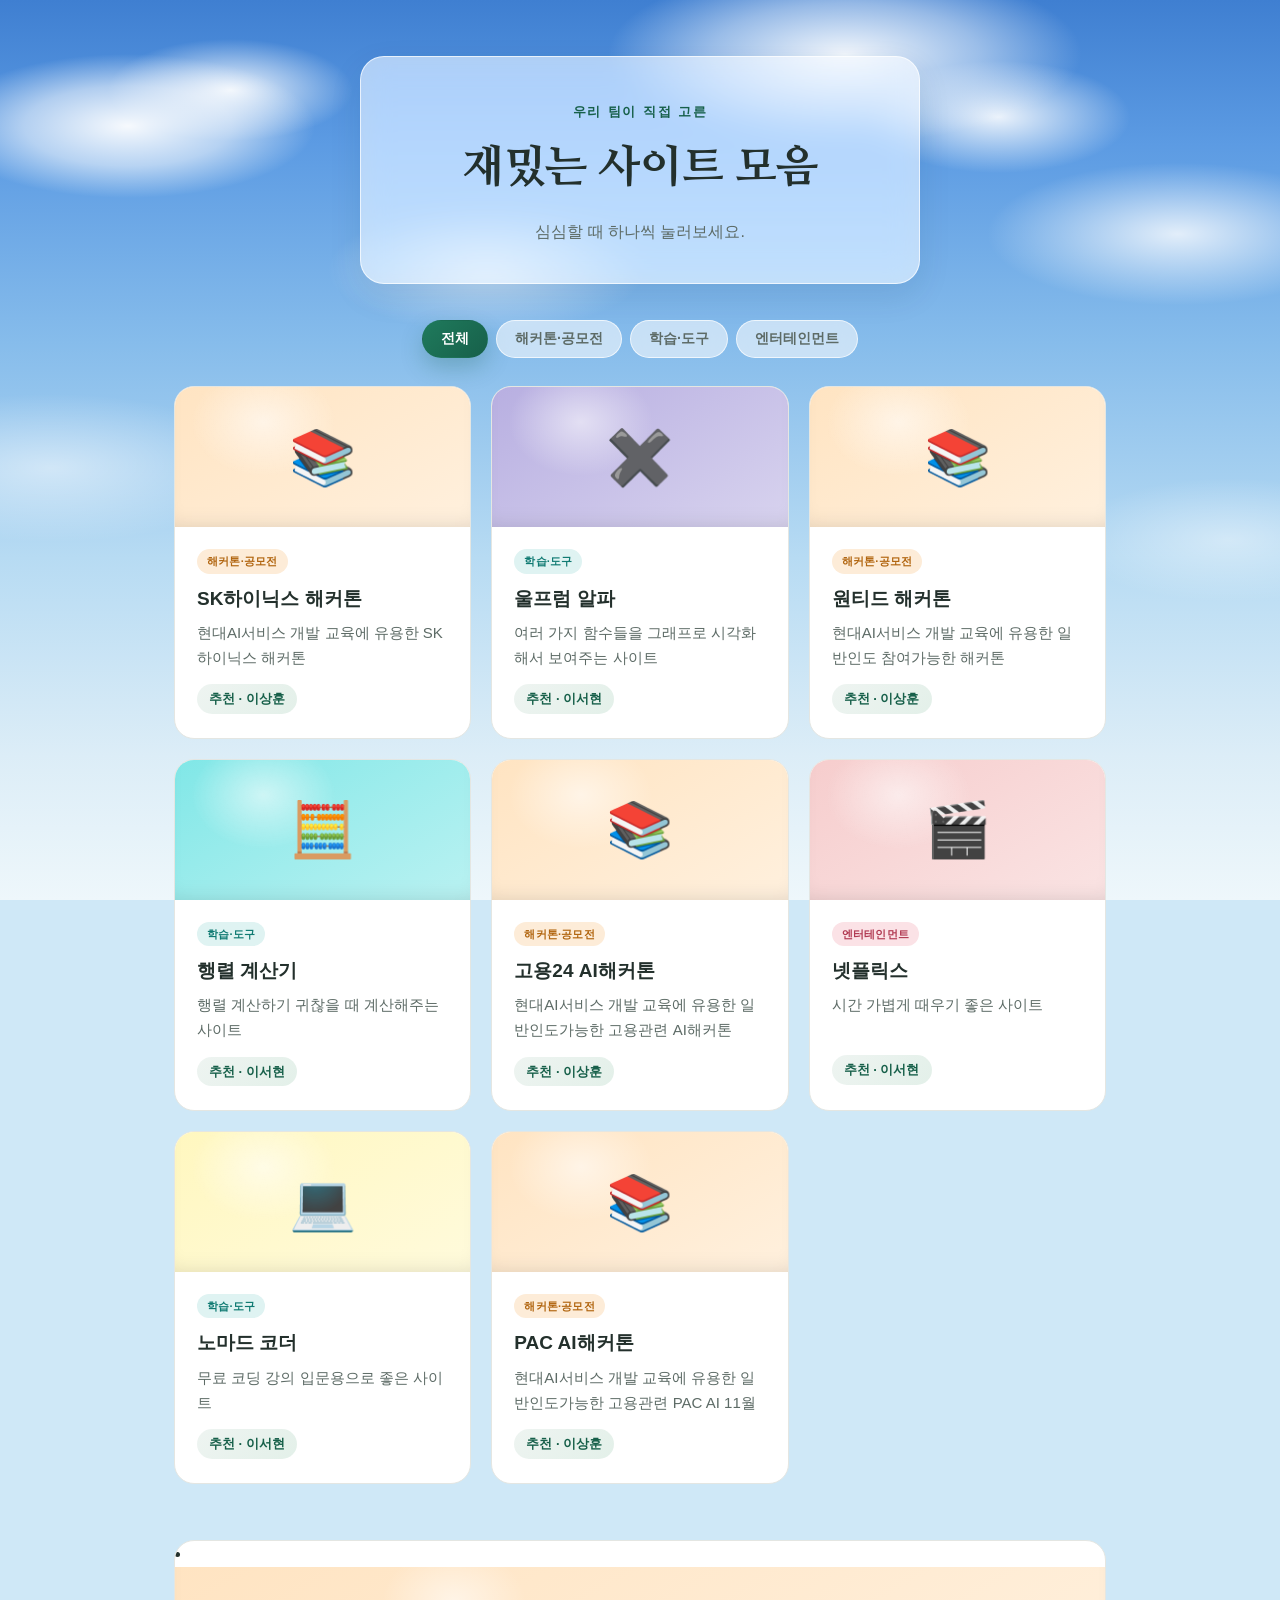
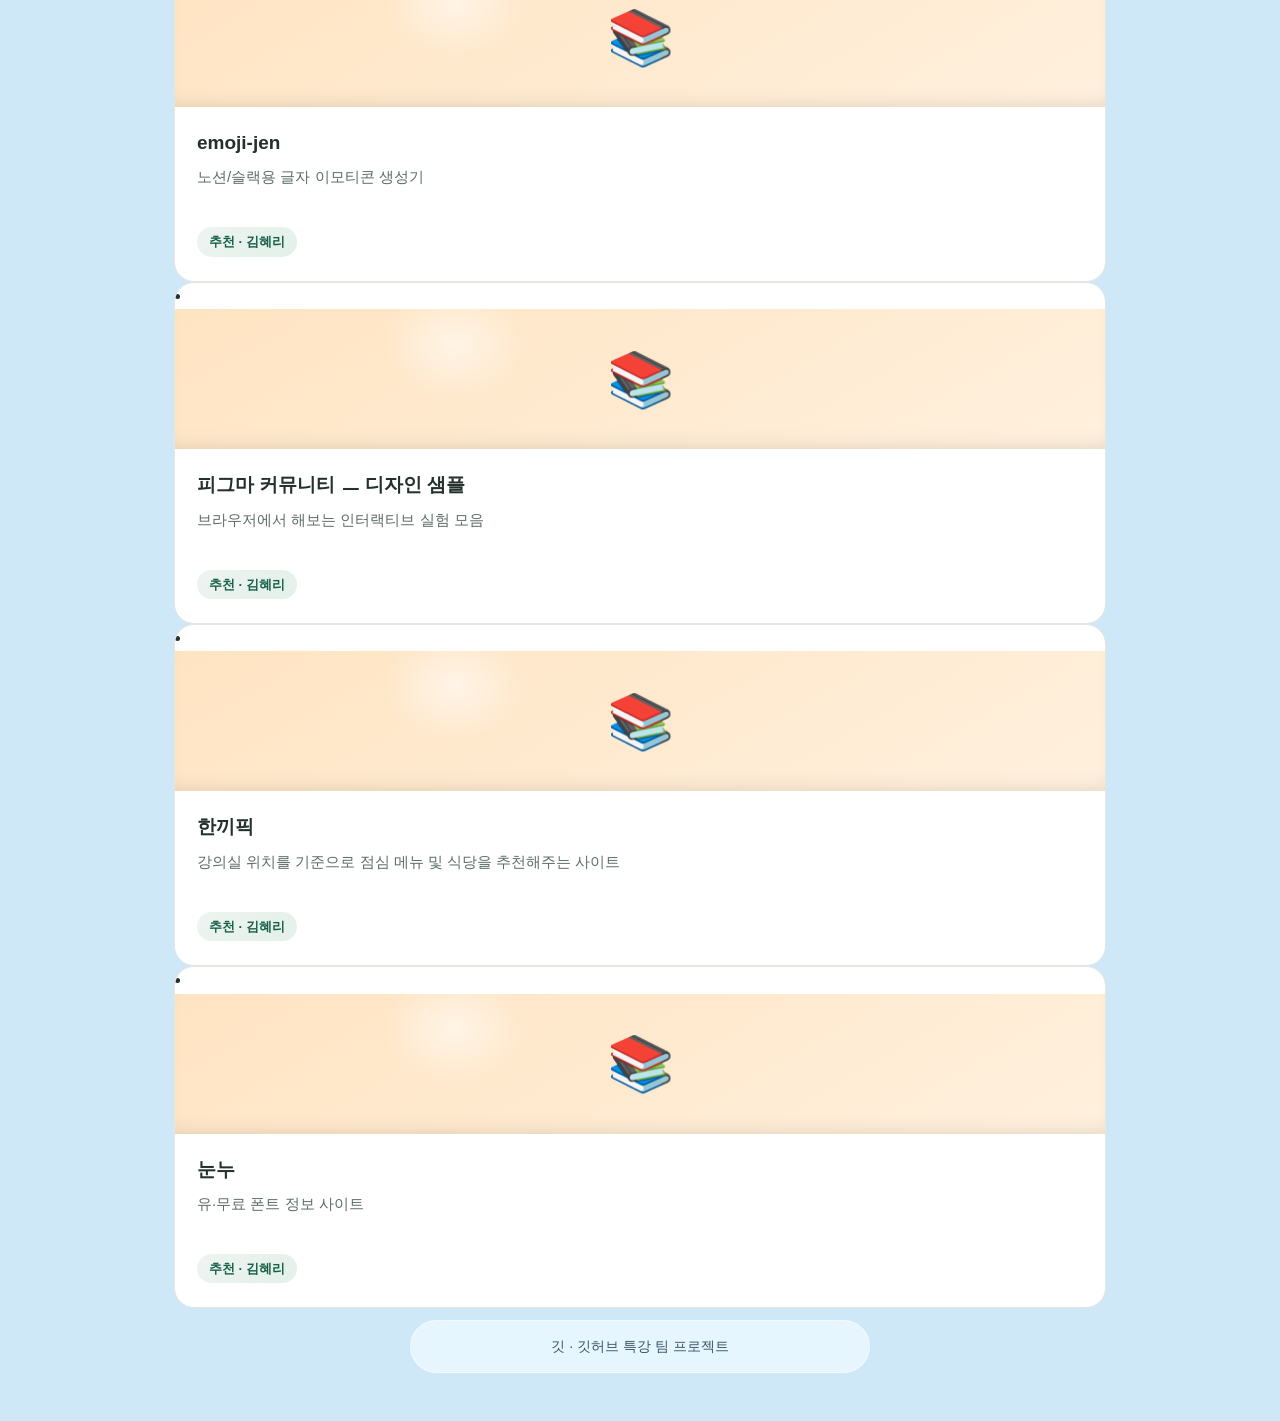
==== commit bf5861cc: "Add new cards with links and descriptions" ====
--- a/index.html
+++ b/index.html
@@ -141,6 +141,62 @@
 
     </ul>
 
+       <li class="card">
+        <a class="card-link" href="https://emoji-gen.ninja/ko/">
+          <span class="card-thumb" style="--thumb:#ffe4c2">📚</span>
+          <span class="card-body">
+            <strong class="card-title">emoji-jen</strong>
+            <span class="card-summary">
+              노션/슬랙용 글자 이모티콘 생성기
+            </span>
+            <span class="card-meta">추천 · 김혜리</span>
+          </span>
+        </a>
+      </li>
+
+       <li class="card">
+        <a class="card-link" href="https://www.figma.com/community/website-templates?resource_type=files">
+          <span class="card-thumb" style="--thumb:#ffe4c2">📚</span>
+          <span class="card-body">
+            <strong class="card-title">피그마 커뮤니티 ㅡ 디자인 샘플 </strong>
+            <span class="card-summary">
+              브라우저에서 해보는 인터랙티브 실험 모음
+            </span>
+            <span class="card-meta">추천 · 김혜리</span>
+          </span>
+        </a>
+      </li>
+
+       <li class="card">
+        <a class="card-link" href="https://doxoba.github.io/today_lunch/lunch-recommender.html">
+          <span class="card-thumb" style="--thumb:#ffe4c2">📚</span>
+          <span class="card-body">
+            <strong class="card-title">한끼픽 </strong>
+            <span class="card-summary">
+              강의실 위치를 기준으로 점심 메뉴 및 식당을 추천해주는 사이트
+            </span>
+            <span class="card-meta">추천 · 김혜리</span>
+          </span>
+        </a>
+      </li>
+ 
+       <li class="card">
+        <a class="card-link" href="https://noonnu.cc/">
+          <span class="card-thumb" style="--thumb:#ffe4c2">📚</span>
+          <span class="card-body">
+            <strong class="card-title">눈누 </strong>
+            <span class="card-summary">
+              유·무료 폰트 정보 사이트
+            </span>
+            <span class="card-meta">추천 · 김혜리</span>
+          </span>
+        </a>
+      </li>
+
+    </ul>
+  </main>
+
+    
     <p class="filter-empty" hidden>이 카테고리에는 아직 카드가 없어요.</p>
 
   </main>
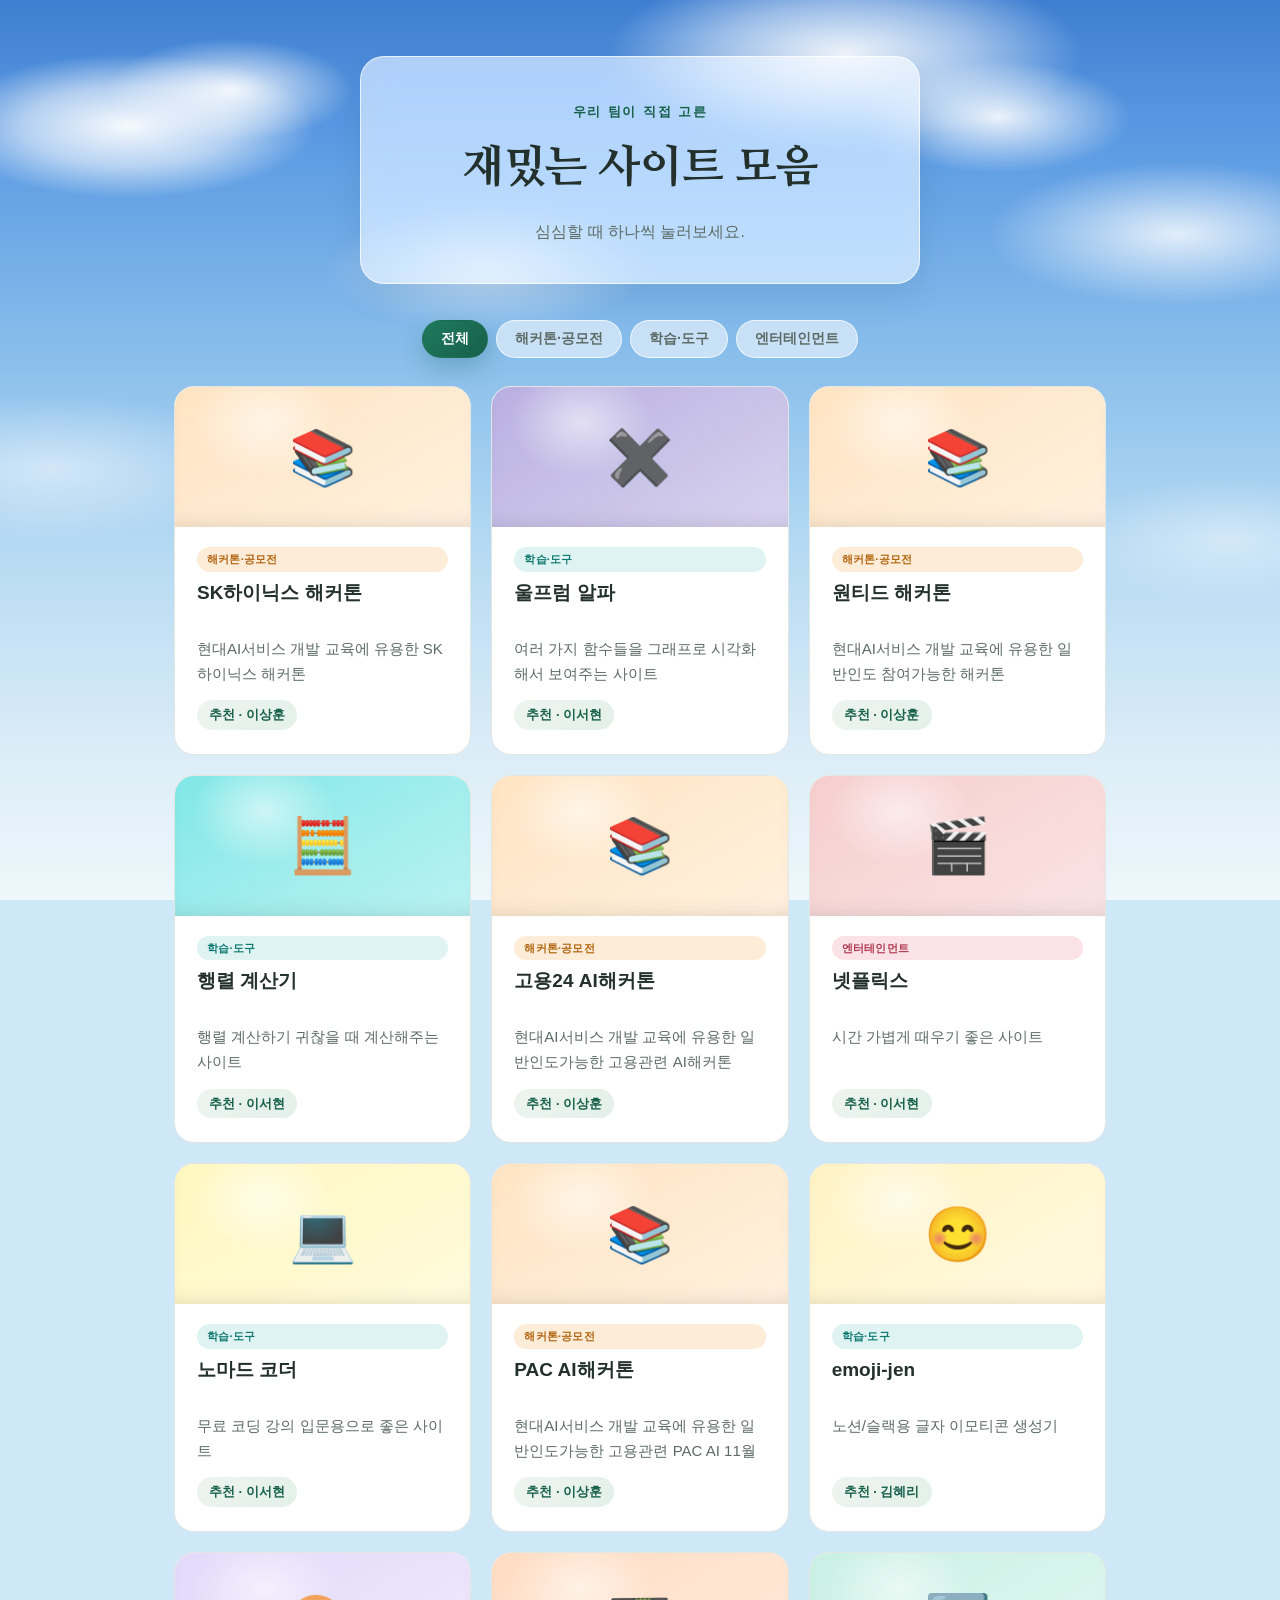
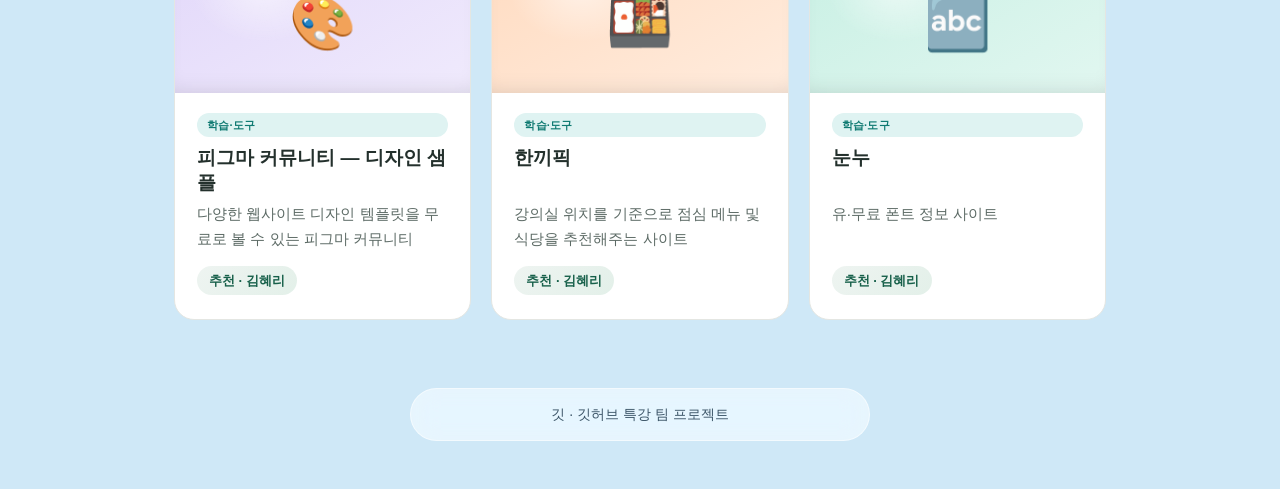
==== commit 0218dade: "최종수정작업" ====
--- a/index.html
+++ b/index.html
@@ -139,64 +139,64 @@
         </a>
       </li>
 
+      <li class="card" data-category="tool">
+        <a class="card-link" href="https://emoji-gen.ninja/ko/">
+          <span class="card-thumb" style="--thumb:#FFF3C4">😊</span>
+          <span class="card-body">
+            <span class="card-category cat-tool">학습·도구</span>
+            <strong class="card-title">emoji-jen</strong>
+            <span class="card-summary">
+              노션/슬랙용 글자 이모티콘 생성기
+            </span>
+            <span class="card-meta">추천 · 김혜리</span>
+          </span>
+        </a>
+      </li>
+
+      <li class="card" data-category="tool">
+        <a class="card-link" href="https://www.figma.com/community/website-templates?resource_type=files">
+          <span class="card-thumb" style="--thumb:#E3D9FA">🎨</span>
+          <span class="card-body">
+            <span class="card-category cat-tool">학습·도구</span>
+            <strong class="card-title">피그마 커뮤니티 — 디자인 샘플</strong>
+            <span class="card-summary">
+              다양한 웹사이트 디자인 템플릿을 무료로 볼 수 있는 피그마 커뮤니티
+            </span>
+            <span class="card-meta">추천 · 김혜리</span>
+          </span>
+        </a>
+      </li>
+
+      <li class="card" data-category="tool">
+        <a class="card-link" href="https://doxoba.github.io/today_lunch/lunch-recommender.html">
+          <span class="card-thumb" style="--thumb:#FFDCC2">🍱</span>
+          <span class="card-body">
+            <span class="card-category cat-tool">학습·도구</span>
+            <strong class="card-title">한끼픽</strong>
+            <span class="card-summary">
+              강의실 위치를 기준으로 점심 메뉴 및 식당을 추천해주는 사이트
+            </span>
+            <span class="card-meta">추천 · 김혜리</span>
+          </span>
+        </a>
+      </li>
+
+      <li class="card" data-category="tool">
+        <a class="card-link" href="https://noonnu.cc/">
+          <span class="card-thumb" style="--thumb:#C9F0E4">🔤</span>
+          <span class="card-body">
+            <span class="card-category cat-tool">학습·도구</span>
+            <strong class="card-title">눈누</strong>
+            <span class="card-summary">
+              유·무료 폰트 정보 사이트
+            </span>
+            <span class="card-meta">추천 · 김혜리</span>
+          </span>
+        </a>
+      </li>
+
     </ul>
 
-       <li class="card">
-        <a class="card-link" href="https://emoji-gen.ninja/ko/">
-          <span class="card-thumb" style="--thumb:#ffe4c2">📚</span>
-          <span class="card-body">
-            <strong class="card-title">emoji-jen</strong>
-            <span class="card-summary">
-              노션/슬랙용 글자 이모티콘 생성기
-            </span>
-            <span class="card-meta">추천 · 김혜리</span>
-          </span>
-        </a>
-      </li>
-
-       <li class="card">
-        <a class="card-link" href="https://www.figma.com/community/website-templates?resource_type=files">
-          <span class="card-thumb" style="--thumb:#ffe4c2">📚</span>
-          <span class="card-body">
-            <strong class="card-title">피그마 커뮤니티 ㅡ 디자인 샘플 </strong>
-            <span class="card-summary">
-              브라우저에서 해보는 인터랙티브 실험 모음
-            </span>
-            <span class="card-meta">추천 · 김혜리</span>
-          </span>
-        </a>
-      </li>
-
-       <li class="card">
-        <a class="card-link" href="https://doxoba.github.io/today_lunch/lunch-recommender.html">
-          <span class="card-thumb" style="--thumb:#ffe4c2">📚</span>
-          <span class="card-body">
-            <strong class="card-title">한끼픽 </strong>
-            <span class="card-summary">
-              강의실 위치를 기준으로 점심 메뉴 및 식당을 추천해주는 사이트
-            </span>
-            <span class="card-meta">추천 · 김혜리</span>
-          </span>
-        </a>
-      </li>
- 
-       <li class="card">
-        <a class="card-link" href="https://noonnu.cc/">
-          <span class="card-thumb" style="--thumb:#ffe4c2">📚</span>
-          <span class="card-body">
-            <strong class="card-title">눈누 </strong>
-            <span class="card-summary">
-              유·무료 폰트 정보 사이트
-            </span>
-            <span class="card-meta">추천 · 김혜리</span>
-          </span>
-        </a>
-      </li>
-
-    </ul>
-  </main>
-
-    
     <p class="filter-empty" hidden>이 카테고리에는 아직 카드가 없어요.</p>
 
   </main>
--- a/style.css
+++ b/style.css
@@ -185,7 +185,8 @@
 }
 
 .card-link {
-  display: block;
+  display: flex;
+  flex-direction: column;
   height: 100%;
 }
 
@@ -223,7 +224,9 @@
 }
 
 .card-body {
-  display: block;
+  display: flex;
+  flex-direction: column;
+  flex: 1;
   padding: 20px 22px 24px;
 }
 
@@ -242,21 +245,31 @@
 .card-category.cat-entertainment { background: #fbe2e6; color: #b13a52; }
 
 .card-title {
-  display: block;
+  display: -webkit-box;
+  -webkit-line-clamp: 2;
+  -webkit-box-orient: vertical;
+  overflow: hidden;
   font-size: 19px;
+  line-height: 1.3;
   font-weight: 700;
+  min-height: 2.6em;
   margin-bottom: 7px;
 }
 
 .card-summary {
-  display: block;
+  display: -webkit-box;
+  -webkit-line-clamp: 2;
+  -webkit-box-orient: vertical;
+  overflow: hidden;
   font-size: 15px;
-  color: var(--ink-soft);
-  min-height: 48px;
+  line-height: 1.65;
+  color: var(--ink-soft);
+  min-height: calc(15px * 1.65 * 2);
 }
 
 .card-meta {
   display: inline-block;
+  align-self: flex-start;
   margin-top: 14px;
   padding: 4px 12px;
   border-radius: 999px;
